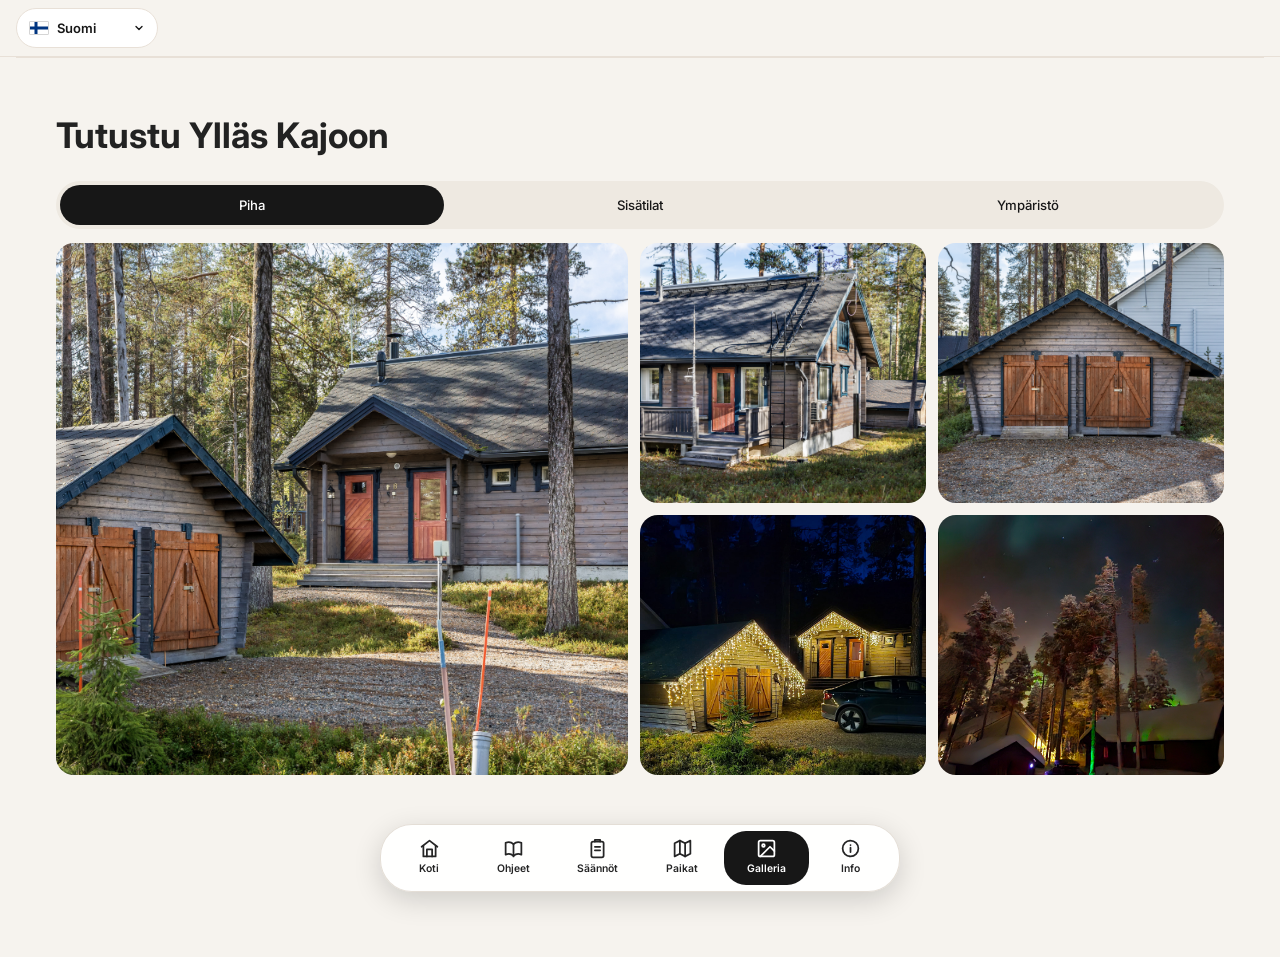
==== galleria.html @ f4a7539b "Initial commit" ====
<!DOCTYPE html>
<html lang="fi">
<head>
<meta charset="UTF-8">
<meta name="viewport" content="width=device-width, initial-scale=1.0">
<meta name="theme-color" content="#f6f3ee">
<title>Galleria | Ylläs Kajo</title>
<link rel="preconnect" href="https://fonts.googleapis.com">
<link rel="preconnect" href="https://fonts.gstatic.com" crossorigin>
<link href="https://fonts.googleapis.com/css2?family=Inter:wght@300;400;500;600;700;800&display=swap" rel="stylesheet">
<style>
:root {
    --bg: #f6f3ee;
    --forest: #31453a;
    --wood: #9a7552;
    --light: #fff;
    --text: #27323a;
    --page-gutter: clamp(16px, 5vw, 40px);
}

* {
    box-sizing: border-box;
}

html {
    scroll-behavior: smooth;
    scroll-padding-bottom: 96px;
}

body {
    min-height: 100vh;
    margin: 0;
    overflow-x: hidden;
    background: var(--bg);
    color: var(--text);
    font-family: Inter, sans-serif;
    line-height: 1.6;
}

main {
    width: min(100%, 1248px);
    min-height: 100vh;
    margin: 0 auto;
    padding: clamp(32px, 6vw, 56px) var(--page-gutter) 120px;
    border-top: 1px solid #e8e0d7;
}

.title {
    margin: 0 0 25px;
    color: #222;
    font-size: clamp(1.7rem, 5vw, 2.2rem);
    line-height: 1.2;
}

.gallery-navigation {
    display: flex;
    width: 100%;
    max-width: 100%;
    gap: 4px;
    margin: 0 0 14px;
    padding: 4px;
    border-radius: 28px;
    background: #eee9e1;
    scrollbar-width: none;
}

.gallery-navigation::-webkit-scrollbar {
    display: none;
}

.gallery-navigation button {
    min-height: 40px;
    flex: 1 1 0;
    padding: 8px 14px;
    border: 0;
    border-radius: 24px;
    background: transparent;
    color: #171717;
    font: inherit;
    font-size: .82rem;
    font-weight: 500;
    cursor: pointer;
}

.gallery-navigation button[aria-pressed="true"] {
    background: #171717;
    color: var(--light);
}

.gallery-navigation button:focus-visible {
    outline: 3px solid var(--wood);
    outline-offset: 2px;
}

.gallery {
    display: grid;
    grid-template-columns: 2fr 1fr 1fr;
    grid-template-rows: repeat(2, minmax(180px, 260px));
    gap: 12px;
}

.gallery[hidden] {
    display: none;
}

.gallery-empty {
    margin: 0;
    padding: 24px 20px;
    border: 1px solid #e6ddd3;
    border-radius: 18px;
    background: var(--light);
    color: #666;
    font-size: .9rem;
}

.gallery img {
    display: block;
    width: 100%;
    height: 100%;
    min-height: 0;
    border-radius: 18px;
    cursor: zoom-in;
    object-fit: cover;
}

.gallery .big {
    grid-row: 1 / 3;
}

.gallery img:focus-visible,
.lightbox button:focus-visible,
nav a:focus-visible {
    outline: 3px solid var(--wood);
    outline-offset: 3px;
}

.lightbox {
    position: fixed;
    z-index: 5000;
    inset: 0;
    display: none;
    align-items: center;
    justify-content: center;
    padding: 56px 16px 24px;
    background: rgba(0, 0, 0, .94);
}

.lightbox[aria-hidden="false"] {
    display: flex;
}

.lightbox-stage {
    position: relative;
    width: 100%;
    height: 100%;
    overflow: hidden;
    touch-action: pan-y;
}

.lightbox img {
    position: absolute;
    inset: 0;
    display: block;
    width: 100%;
    height: 100%;
    max-width: 100%;
    max-height: 100%;
    object-fit: contain;
    user-select: none;
    -webkit-user-drag: none;
}

.lightbox img:not(#lightboxImg) {
    visibility: hidden;
}

.lightbox-stage.is-sliding img {
    transition: transform 240ms ease;
}

.lightbox button {
    position: absolute;
    top: max(12px, env(safe-area-inset-top));
    right: max(12px, env(safe-area-inset-right));
    display: grid;
    width: 48px;
    height: 48px;
    place-items: center;
    border: 0;
    border-radius: 50%;
    background: var(--light);
    color: var(--text);
    font-size: 1.8rem;
    cursor: pointer;
}

.lightbox .lightbox-previous,
.lightbox .lightbox-next {
    top: 50%;
    right: auto;
    z-index: 1;
    width: 48px;
    height: 48px;
    transform: translateY(-50%);
    background: rgba(255, 255, 255, .94);
    box-shadow: 0 2px 12px rgba(0, 0, 0, .25);
}

.lightbox .lightbox-previous {
    left: max(12px, env(safe-area-inset-left));
}

.lightbox .lightbox-next {
    right: max(12px, env(safe-area-inset-right));
}

.lightbox .lightbox-previous svg,
.lightbox .lightbox-next svg {
    width: 24px;
    height: 24px;
    fill: none;
    stroke: currentColor;
    stroke-linecap: round;
    stroke-linejoin: round;
    stroke-width: 2;
}

body.lightbox-open {
    overflow: hidden;
}

nav {
    position: fixed;
    z-index: 999;
    right: max(8px, env(safe-area-inset-right));
    bottom: max(8px, env(safe-area-inset-bottom));
    left: max(8px, env(safe-area-inset-left));
    display: grid;
    width: min(calc(100% - 16px), 520px);
    grid-template-columns: repeat(6, minmax(0, 1fr));
    margin: 0 auto;
    padding: 6px;
    border: 1px solid rgba(226, 219, 210, .9);
    border-radius: 32px;
    background: rgba(255, 255, 255, .94);
    box-shadow: 0 8px 28px rgba(0, 0, 0, .16);
    -webkit-backdrop-filter: blur(16px);
    backdrop-filter: blur(16px);
}

nav a {
    display: flex;
    min-width: 0;
    min-height: 54px;
    flex-direction: column;
    align-items: center;
    justify-content: center;
    gap: 2px;
    padding: 4px 2px;
    border-radius: 22px;
    color: #252525;
    font-size: .65rem;
    font-weight: 600;
    text-decoration: none;
}

nav a svg {
    width: 21px;
    height: 21px;
    fill: none;
    stroke: currentColor;
    stroke-linecap: round;
    stroke-linejoin: round;
    stroke-width: 2;
}

nav a[aria-current="page"] {
    background: #171717;
    color: var(--light);
}

@media (max-width: 760px) {
    html {
        scroll-padding-bottom: 88px;
    }

    .gallery {
        grid-template-columns: repeat(2, minmax(0, 1fr));
        grid-template-rows: none;
        gap: 10px;
    }

    .gallery img {
        aspect-ratio: 1 / 1;
    }

    .gallery .big {
        grid-row: auto;
        grid-column: 1 / -1;
        aspect-ratio: 16 / 10;
    }

    .gallery-navigation {
        width: 100%;
    }
}

@media (max-width: 420px) {
    .gallery {
        gap: 8px;
    }

    .gallery img {
        border-radius: 14px;
    }
}

@media (prefers-reduced-motion: reduce) {
    html {
        scroll-behavior: auto;
    }
}
</style>
</head>
<body>
<div id="lightbox" class="lightbox" role="dialog" aria-modal="true" aria-label="Kuvan suurennos" aria-hidden="true">
    <button type="button" id="lightboxClose" aria-label="Sulje suurennettu kuva">&times;</button>
    <button type="button" class="lightbox-previous" id="lightboxPrevious" aria-label="Edellinen kuva">
        <svg viewBox="0 0 24 24" aria-hidden="true"><path d="m15 18-6-6 6-6"></path></svg>
    </button>
    <div class="lightbox-stage" id="lightboxStage">
        <img id="lightboxImg" alt="">
        <img id="lightboxPreviousImg" alt="" aria-hidden="true">
        <img id="lightboxNextImg" alt="" aria-hidden="true">
    </div>
    <button type="button" class="lightbox-next" id="lightboxNext" aria-label="Seuraava kuva">
        <svg viewBox="0 0 24 24" aria-hidden="true"><path d="m9 18 6-6-6-6"></path></svg>
    </button>
</div>

<main>
    <h1 class="title">Tutustu Ylläs Kajoon</h1>
    <div class="gallery-navigation" role="group" aria-label="Kuvagallerian tilat">
        <button type="button" data-gallery-tab="piha" aria-pressed="true">Piha</button>
        <button type="button" data-gallery-tab="sisatilat" aria-pressed="false">Sisätilat</button>
        <button type="button" data-gallery-tab="ymparisto" aria-pressed="false">Ympäristö</button>
    </div>
    <div class="gallery" data-gallery-panel="piha">
        <img class="big" src="assets/Yllas Kajo-1.jpg" alt="Ylläs Kajon lomarakennus ulkoa" tabindex="0" role="button" aria-label="Suurenna kuva: Ylläs Kajon lomarakennus ulkoa" fetchpriority="high">
        <img src="assets/Yllas Kajo-5.jpg" alt="Ylläs Kajon pihapiiri ja varasto" tabindex="0" role="button" aria-label="Suurenna kuva: Ylläs Kajon pihapiiri ja varasto" loading="lazy">
        <img src="assets/Yllas Kajo-2.jpg" alt="Ylläs Kajon pihapiiri ja varasto" tabindex="0" role="button" aria-label="Suurenna kuva: Ylläs Kajon pihapiiri ja varasto" loading="lazy">
        <img src="assets/kajo_valot.jpg" alt="Ylläs Kajon pihapiiri ja varasto" tabindex="0" role="button" aria-label="Suurenna kuva: Ylläs Kajon pihapiiri ja varasto" loading="lazy">
        <img src="assets/revot_3.jpg" alt="Ylläs Kajon pihapiiri ja varasto" tabindex="0" role="button" aria-label="Suurenna kuva: Ylläs Kajon pihapiiri ja varasto" loading="lazy">
    </div>
    <div class="gallery" data-gallery-panel="sisatilat" hidden>
        <img class="big" src="assets/Yllas Kajo-33.jpg" alt="Ylläs Kajon keittiö, ruokailutila ja olohuone" tabindex="0" role="button" aria-label="Suurenna kuva: Ylläs Kajon keittiö, ruokailutila ja olohuone" loading="lazy">
        <img src="assets/Yllas Kajo-35.jpg" alt="Ylläs Kajon olohuone ja portaat parvelle" tabindex="0" role="button" aria-label="Suurenna kuva: Ylläs Kajon olohuone ja portaat parvelle" loading="lazy">
        <img src="assets/Yllas Kajo-28.jpg" alt="Ylläs Kajon ruokapöytä" tabindex="0" role="button" aria-label="Suurenna kuva: Ylläs Kajon ruokapöytä" loading="lazy">
        <img src="assets/Yllas Kajo-30.jpg" alt="Ylläs Kajon ruokapöytä" tabindex="0" role="button" aria-label="Suurenna kuva: Ylläs Kajon ruokapöytä" loading="lazy">
        <img src="assets/Yllas Kajo-32.jpg" alt="Ylläs Kajon ruokapöytä" tabindex="0" role="button" aria-label="Suurenna kuva: Ylläs Kajon ruokapöytä" loading="lazy">
        <img src="assets/Yllas Kajo-6.jpg" alt="Ylläs Kajon makuuhuone" tabindex="0" role="button" aria-label="Suurenna kuva: Ylläs Kajon makuuhuone" loading="lazy">
        <img src="assets/Yllas Kajo-17.jpg" alt="Ylläs Kajon makuuhuone" tabindex="0" role="button" aria-label="Suurenna kuva: Ylläs Kajon makuuhuone" loading="lazy">
        <img src="assets/Yllas Kajo-22.jpg" alt="Ylläs Kajon makuuhuone" tabindex="0" role="button" aria-label="Suurenna kuva: Ylläs Kajon makuuhuone" loading="lazy">
        <img src="assets/Yllas Kajo-21.jpg" alt="Ylläs Kajon makuuhuone" tabindex="0" role="button" aria-label="Suurenna kuva: Ylläs Kajon makuuhuone" loading="lazy">
        <img src="assets/Yllas Kajo-12.jpg" alt="Ylläs Kajon makuuhuone" tabindex="0" role="button" aria-label="Suurenna kuva: Ylläs Kajon makuuhuone" loading="lazy">
        <img src="assets/Yllas Kajo-8.jpg" alt="Ylläs Kajon makuuhuone" tabindex="0" role="button" aria-label="Suurenna kuva: Ylläs Kajon makuuhuone" loading="lazy">
        <img src="assets/Yllas Kajo-16.jpg" alt="Ylläs Kajon makuuhuone" tabindex="0" role="button" aria-label="Suurenna kuva: Ylläs Kajon makuuhuone" loading="lazy">
        <img src="assets/Yllas Kajo-15.jpg" alt="Ylläs Kajon makuuhuone" tabindex="0" role="button" aria-label="Suurenna kuva: Ylläs Kajon makuuhuone" loading="lazy">
    </div>
    <div class="gallery" data-gallery-panel="ymparisto" hidden>
        <img class="big" src="assets/Yllas Kajo-11.jpg" alt="Metsäinen maisema Ylläs Kajon ympäristössä" tabindex="0" role="button" aria-label="Suurenna kuva: metsäinen maisema Ylläs Kajon ympäristössä" loading="lazy">
        <img src="assets/tunturi_1.jpg" alt="Metsäinen maisema Ylläs Kajon ympäristössä" tabindex="0" role="button" aria-label="Suurenna kuva: metsäinen maisema Ylläs Kajon ympäristössä" loading="lazy">
        <img src="assets/tunturi_2.jpg" alt="Metsäinen maisema Ylläs Kajon ympäristössä" tabindex="0" role="button" aria-label="Suurenna kuva: metsäinen maisema Ylläs Kajon ympäristössä" loading="lazy">
        <img src="assets/tunturi_3.jpg" alt="Metsäinen maisema Ylläs Kajon ympäristössä" tabindex="0" role="button" aria-label="Suurenna kuva: metsäinen maisema Ylläs Kajon ympäristössä" loading="lazy">
        <img src="assets/tunturi_4.jpg" alt="Metsäinen maisema Ylläs Kajon ympäristössä" tabindex="0" role="button" aria-label="Suurenna kuva: metsäinen maisema Ylläs Kajon ympäristössä" loading="lazy">
        <img src="assets/tunturi_5.jpg" alt="Metsäinen maisema Ylläs Kajon ympäristössä" tabindex="0" role="button" aria-label="Suurenna kuva: metsäinen maisema Ylläs Kajon ympäristössä" loading="lazy">
        <img src="assets/bike_1.jpg" alt="Metsäinen maisema Ylläs Kajon ympäristössä" tabindex="0" role="button" aria-label="Suurenna kuva: metsäinen maisema Ylläs Kajon ympäristössä" loading="lazy">
        <img src="assets/bikepark.jpg" alt="Metsäinen maisema Ylläs Kajon ympäristössä" tabindex="0" role="button" aria-label="Suurenna kuva: metsäinen maisema Ylläs Kajon ympäristössä" loading="lazy">
        <img src="assets/drone_1.jpg" alt="Metsäinen maisema Ylläs Kajon ympäristössä" tabindex="0" role="button" aria-label="Suurenna kuva: metsäinen maisema Ylläs Kajon ympäristössä" loading="lazy">
        <img src="assets/gondoli_1.jpg" alt="Metsäinen maisema Ylläs Kajon ympäristössä" tabindex="0" role="button" aria-label="Suurenna kuva: metsäinen maisema Ylläs Kajon ympäristössä" loading="lazy">
    </div>
</main>

<nav aria-label="Päänavigaatio">
    <a href="index.html#koti">
        <svg viewBox="0 0 24 24" aria-hidden="true"><path d="m3 10 9-7 9 7"></path><path d="M5 9v12h14V9"></path><path d="M9 21v-8h6v8"></path></svg>
        <span>Koti</span>
    </a>
    <a href="ohjeet.html">
        <svg viewBox="0 0 24 24" aria-hidden="true"><path d="M12 7v14"></path><path d="M3 5.5A8 8 0 0 1 12 7a8 8 0 0 1 9-1.5V19a8 8 0 0 0-9 1.5A8 8 0 0 0 3 19z"></path></svg>
        <span>Ohjeet</span>
    </a>
    <a href="saannot.html">
        <svg viewBox="0 0 24 24" aria-hidden="true"><rect x="5" y="4" width="14" height="18" rx="2"></rect><path d="M9 4V2h6v2"></path><path d="M9 10h6M9 14h6"></path></svg>
        <span>Säännöt</span>
    </a>
    <a href="paikat.html">
        <svg viewBox="0 0 24 24" aria-hidden="true"><path d="m3 6 6-3 6 3 6-3v15l-6 3-6-3-6 3z"></path><path d="M9 3v15M15 6v15"></path></svg>
        <span>Paikat</span>
    </a>
    <a href="galleria.html" aria-current="page">
        <svg viewBox="0 0 24 24" aria-hidden="true"><rect x="3" y="3" width="18" height="18" rx="2"></rect><circle cx="8.5" cy="8.5" r="1.5"></circle><path d="m21 15-5-5L5 21"></path></svg>
        <span>Galleria</span>
    </a>
    <a href="info.html">
        <svg viewBox="0 0 24 24" aria-hidden="true"><circle cx="12" cy="12" r="9"></circle><path d="M12 11v5M12 8h.01"></path></svg>
        <span>Info</span>
    </a>
</nav>

<script>
const lightbox = document.getElementById('lightbox');
const lightboxStage = document.getElementById('lightboxStage');
const lightboxImage = document.getElementById('lightboxImg');
const previousImage = document.getElementById('lightboxPreviousImg');
const nextImage = document.getElementById('lightboxNextImg');
const closeButton = document.getElementById('lightboxClose');
const previousButton = document.getElementById('lightboxPrevious');
const nextButton = document.getElementById('lightboxNext');
let previouslyFocusedImage;
let currentImages = [];
let currentImageIndex = -1;
let swipeStart;
let isSliding = false;
let slideTimeout;

const galleryTabs = [...document.querySelectorAll('[data-gallery-tab]')];
const galleryPanels = [...document.querySelectorAll('[data-gallery-panel]')];

galleryTabs.forEach(tab => {
    tab.addEventListener('click', () => {
        const category = tab.dataset.galleryTab;
        galleryTabs.forEach(item => {
            item.setAttribute('aria-pressed', String(item === tab));
        });
        galleryPanels.forEach(panel => {
            panel.hidden = panel.dataset.galleryPanel !== category;
        });
    });
});

function closeLightbox() {
    lightbox.setAttribute('aria-hidden', 'true');
    document.body.classList.remove('lightbox-open');
    window.clearTimeout(slideTimeout);
    isSliding = false;
    lightboxStage.classList.remove('is-sliding');
    resetImagePositions();
    currentImages = [];
    currentImageIndex = -1;
    swipeStart = null;
    if (previouslyFocusedImage) previouslyFocusedImage.focus();
}

function openLightbox(image) {
    previouslyFocusedImage = image;
    currentImages = [...image.closest('.gallery').querySelectorAll('img')];
    currentImageIndex = currentImages.indexOf(image);
    lightboxImage.src = image.src;
    lightboxImage.alt = image.alt;
    updateAdjacentImages();
    resetImagePositions();
    lightbox.setAttribute('aria-hidden', 'false');
    document.body.classList.add('lightbox-open');
    closeButton.focus();
}

function updateAdjacentImages() {
    const previousIndex = (currentImageIndex - 1 + currentImages.length) % currentImages.length;
    const nextIndex = (currentImageIndex + 1) % currentImages.length;
    const previous = currentImages[previousIndex];
    const next = currentImages[nextIndex];
    previousImage.src = previous.src;
    nextImage.src = next.src;
}

function resetImagePositions() {
    lightboxStage.classList.remove('is-sliding');
    [lightboxImage, previousImage, nextImage].forEach(image => {
        image.style.transform = '';
    });
    previousImage.style.visibility = 'hidden';
    nextImage.style.visibility = 'hidden';
}

function returnImageToRest() {
    lightboxStage.classList.add('is-sliding');
    [lightboxImage, previousImage, nextImage].forEach(image => {
        image.style.transform = '';
    });
    window.clearTimeout(slideTimeout);
    slideTimeout = window.setTimeout(() => {
        previousImage.style.visibility = 'hidden';
        nextImage.style.visibility = 'hidden';
        lightboxStage.classList.remove('is-sliding');
    }, 260);
}

function showAdjacentImage(direction, dragDistance = 0) {
    if (currentImages.length < 2 || isSliding) return;

    const width = lightboxStage.getBoundingClientRect().width;
    if (!width) return;

    isSliding = true;
    const outgoingOffset = -direction * width;
    const incomingImage = direction > 0 ? nextImage : previousImage;
    const incomingOffset = direction * width;

    if (dragDistance) {
        lightboxImage.style.transform = `translate3d(${dragDistance}px, 0, 0)`;
        incomingImage.style.visibility = 'visible';
        incomingImage.style.transform = `translate3d(${incomingOffset + dragDistance}px, 0, 0)`;
    } else {
        resetImagePositions();
        incomingImage.style.visibility = 'visible';
        incomingImage.style.transform = `translate3d(${incomingOffset}px, 0, 0)`;
        lightboxStage.offsetWidth;
    }

    lightboxStage.classList.add('is-sliding');
    lightboxImage.style.transform = `translate3d(${outgoingOffset}px, 0, 0)`;
    incomingImage.style.transform = 'translate3d(0, 0, 0)';

    window.clearTimeout(slideTimeout);
    slideTimeout = window.setTimeout(() => {
        currentImageIndex = (currentImageIndex + direction + currentImages.length) % currentImages.length;
        const image = currentImages[currentImageIndex];
        lightboxImage.src = image.src;
        lightboxImage.alt = image.alt;
        updateAdjacentImages();
        resetImagePositions();
        isSliding = false;
    }, 260);
}

document.querySelectorAll('.gallery img').forEach(image => {
    image.addEventListener('click', () => openLightbox(image));
    image.addEventListener('keydown', event => {
        if (event.key === 'Enter' || event.key === ' ') {
            event.preventDefault();
            openLightbox(image);
        }
    });
});

lightboxStage.addEventListener('pointerdown', event => {
    if (!event.isPrimary || !['touch', 'pen'].includes(event.pointerType)) return;
    if (isSliding) return;
    swipeStart = {
        x: event.clientX,
        y: event.clientY,
        pointerId: event.pointerId,
        direction: 0
    };
});

document.addEventListener('pointerup', event => {
    if (!swipeStart || swipeStart.pointerId !== event.pointerId) return;
    const deltaX = event.clientX - swipeStart.x;
    const deltaY = event.clientY - swipeStart.y;
    swipeStart = null;
    if (Math.abs(deltaX) < 48 || Math.abs(deltaX) < Math.abs(deltaY) * 1.25) {
        returnImageToRest();
        return;
    }
    const direction = deltaX < 0 ? 1 : -1;
    showAdjacentImage(direction, deltaX);
});

document.addEventListener('pointercancel', () => {
    swipeStart = null;
    resetImagePositions();
});

lightboxStage.addEventListener('pointermove', event => {
    if (!swipeStart || swipeStart.pointerId !== event.pointerId || isSliding) return;
    const deltaX = event.clientX - swipeStart.x;
    const deltaY = event.clientY - swipeStart.y;
    if (Math.abs(deltaX) < 6 && Math.abs(deltaY) < 6) return;
    if (Math.abs(deltaX) < Math.abs(deltaY)) return;

    const direction = deltaX < 0 ? 1 : -1;
    if (swipeStart.direction !== direction) {
        resetImagePositions();
        swipeStart.direction = direction;
        const adjacentImage = direction > 0 ? nextImage : previousImage;
        adjacentImage.style.visibility = 'visible';
    }

    const incomingImage = direction > 0 ? nextImage : previousImage;
    const width = lightboxStage.getBoundingClientRect().width;
    lightboxImage.style.transform = `translate3d(${deltaX}px, 0, 0)`;
    incomingImage.style.transform = `translate3d(${direction * width + deltaX}px, 0, 0)`;
});

lightboxStage.addEventListener('pointerleave', event => {
    if (event.pointerType === 'mouse' && swipeStart) swipeStart = null;
});

closeButton.addEventListener('click', closeLightbox);
previousButton.addEventListener('click', () => showAdjacentImage(-1));
nextButton.addEventListener('click', () => showAdjacentImage(1));
lightbox.addEventListener('click', event => {
    if (event.target === lightbox) closeLightbox();
});
document.addEventListener('keydown', event => {
    if (lightbox.getAttribute('aria-hidden') !== 'false') return;
    if (event.key === 'ArrowRight') {
        event.preventDefault();
        showAdjacentImage(1);
        return;
    }
    if (event.key === 'ArrowLeft') {
        event.preventDefault();
        showAdjacentImage(-1);
        return;
    }
    if (event.key === 'Escape' && lightbox.getAttribute('aria-hidden') === 'false') {
        closeLightbox();
    }
});
</script>
<script src="assets/site.js"></script>
</body>
</html>
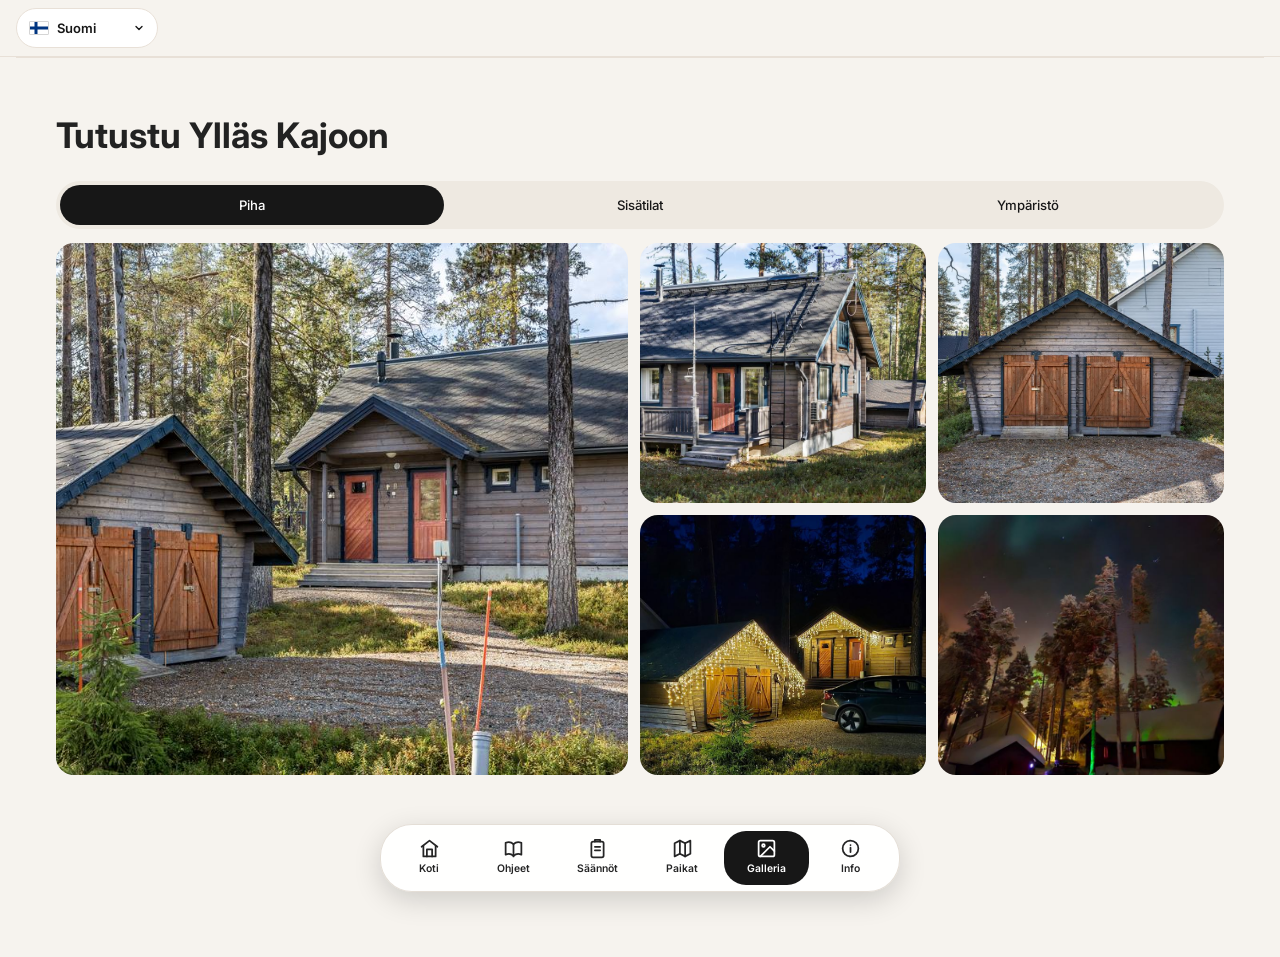
==== commit 793b8c09: "Optimoi kuvat, poista EXIF/GPS ja korjaa etusivun otsikon käännös - Kuvat pienennetty max 2000 px, J" ====
--- a/galleria.html
+++ b/galleria.html
@@ -346,38 +346,38 @@
         <button type="button" data-gallery-tab="ymparisto" aria-pressed="false">Ympäristö</button>
     </div>
     <div class="gallery" data-gallery-panel="piha">
-        <img class="big" src="assets/Yllas Kajo-1.jpg" alt="Ylläs Kajon lomarakennus ulkoa" tabindex="0" role="button" aria-label="Suurenna kuva: Ylläs Kajon lomarakennus ulkoa" fetchpriority="high">
-        <img src="assets/Yllas Kajo-5.jpg" alt="Ylläs Kajon pihapiiri ja varasto" tabindex="0" role="button" aria-label="Suurenna kuva: Ylläs Kajon pihapiiri ja varasto" loading="lazy">
-        <img src="assets/Yllas Kajo-2.jpg" alt="Ylläs Kajon pihapiiri ja varasto" tabindex="0" role="button" aria-label="Suurenna kuva: Ylläs Kajon pihapiiri ja varasto" loading="lazy">
-        <img src="assets/kajo_valot.jpg" alt="Ylläs Kajon pihapiiri ja varasto" tabindex="0" role="button" aria-label="Suurenna kuva: Ylläs Kajon pihapiiri ja varasto" loading="lazy">
-        <img src="assets/revot_3.jpg" alt="Ylläs Kajon pihapiiri ja varasto" tabindex="0" role="button" aria-label="Suurenna kuva: Ylläs Kajon pihapiiri ja varasto" loading="lazy">
+        <img class="big" src="assets/thumbs/Yllas Kajo-1.jpg" data-full="assets/Yllas Kajo-1.jpg" alt="Ylläs Kajon lomarakennus ulkoa" tabindex="0" role="button" aria-label="Suurenna kuva: Ylläs Kajon lomarakennus ulkoa" fetchpriority="high">
+        <img src="assets/thumbs/Yllas Kajo-5.jpg" data-full="assets/Yllas Kajo-5.jpg" alt="Ylläs Kajon pihapiiri ja varasto" tabindex="0" role="button" aria-label="Suurenna kuva: Ylläs Kajon pihapiiri ja varasto" loading="lazy">
+        <img src="assets/thumbs/Yllas Kajo-2.jpg" data-full="assets/Yllas Kajo-2.jpg" alt="Ylläs Kajon pihapiiri ja varasto" tabindex="0" role="button" aria-label="Suurenna kuva: Ylläs Kajon pihapiiri ja varasto" loading="lazy">
+        <img src="assets/thumbs/kajo_valot.jpg" data-full="assets/kajo_valot.jpg" alt="Ylläs Kajon pihapiiri ja varasto" tabindex="0" role="button" aria-label="Suurenna kuva: Ylläs Kajon pihapiiri ja varasto" loading="lazy">
+        <img src="assets/thumbs/revot_3.jpg" data-full="assets/revot_3.jpg" alt="Ylläs Kajon pihapiiri ja varasto" tabindex="0" role="button" aria-label="Suurenna kuva: Ylläs Kajon pihapiiri ja varasto" loading="lazy">
     </div>
     <div class="gallery" data-gallery-panel="sisatilat" hidden>
-        <img class="big" src="assets/Yllas Kajo-33.jpg" alt="Ylläs Kajon keittiö, ruokailutila ja olohuone" tabindex="0" role="button" aria-label="Suurenna kuva: Ylläs Kajon keittiö, ruokailutila ja olohuone" loading="lazy">
-        <img src="assets/Yllas Kajo-35.jpg" alt="Ylläs Kajon olohuone ja portaat parvelle" tabindex="0" role="button" aria-label="Suurenna kuva: Ylläs Kajon olohuone ja portaat parvelle" loading="lazy">
-        <img src="assets/Yllas Kajo-28.jpg" alt="Ylläs Kajon ruokapöytä" tabindex="0" role="button" aria-label="Suurenna kuva: Ylläs Kajon ruokapöytä" loading="lazy">
-        <img src="assets/Yllas Kajo-30.jpg" alt="Ylläs Kajon ruokapöytä" tabindex="0" role="button" aria-label="Suurenna kuva: Ylläs Kajon ruokapöytä" loading="lazy">
-        <img src="assets/Yllas Kajo-32.jpg" alt="Ylläs Kajon ruokapöytä" tabindex="0" role="button" aria-label="Suurenna kuva: Ylläs Kajon ruokapöytä" loading="lazy">
-        <img src="assets/Yllas Kajo-6.jpg" alt="Ylläs Kajon makuuhuone" tabindex="0" role="button" aria-label="Suurenna kuva: Ylläs Kajon makuuhuone" loading="lazy">
-        <img src="assets/Yllas Kajo-17.jpg" alt="Ylläs Kajon makuuhuone" tabindex="0" role="button" aria-label="Suurenna kuva: Ylläs Kajon makuuhuone" loading="lazy">
-        <img src="assets/Yllas Kajo-22.jpg" alt="Ylläs Kajon makuuhuone" tabindex="0" role="button" aria-label="Suurenna kuva: Ylläs Kajon makuuhuone" loading="lazy">
-        <img src="assets/Yllas Kajo-21.jpg" alt="Ylläs Kajon makuuhuone" tabindex="0" role="button" aria-label="Suurenna kuva: Ylläs Kajon makuuhuone" loading="lazy">
-        <img src="assets/Yllas Kajo-12.jpg" alt="Ylläs Kajon makuuhuone" tabindex="0" role="button" aria-label="Suurenna kuva: Ylläs Kajon makuuhuone" loading="lazy">
-        <img src="assets/Yllas Kajo-8.jpg" alt="Ylläs Kajon makuuhuone" tabindex="0" role="button" aria-label="Suurenna kuva: Ylläs Kajon makuuhuone" loading="lazy">
-        <img src="assets/Yllas Kajo-16.jpg" alt="Ylläs Kajon makuuhuone" tabindex="0" role="button" aria-label="Suurenna kuva: Ylläs Kajon makuuhuone" loading="lazy">
-        <img src="assets/Yllas Kajo-15.jpg" alt="Ylläs Kajon makuuhuone" tabindex="0" role="button" aria-label="Suurenna kuva: Ylläs Kajon makuuhuone" loading="lazy">
+        <img class="big" src="assets/thumbs/Yllas Kajo-33.jpg" data-full="assets/Yllas Kajo-33.jpg" alt="Ylläs Kajon keittiö, ruokailutila ja olohuone" tabindex="0" role="button" aria-label="Suurenna kuva: Ylläs Kajon keittiö, ruokailutila ja olohuone" loading="lazy">
+        <img src="assets/thumbs/Yllas Kajo-35.jpg" data-full="assets/Yllas Kajo-35.jpg" alt="Ylläs Kajon olohuone ja portaat parvelle" tabindex="0" role="button" aria-label="Suurenna kuva: Ylläs Kajon olohuone ja portaat parvelle" loading="lazy">
+        <img src="assets/thumbs/Yllas Kajo-28.jpg" data-full="assets/Yllas Kajo-28.jpg" alt="Ylläs Kajon ruokapöytä" tabindex="0" role="button" aria-label="Suurenna kuva: Ylläs Kajon ruokapöytä" loading="lazy">
+        <img src="assets/thumbs/Yllas Kajo-30.jpg" data-full="assets/Yllas Kajo-30.jpg" alt="Ylläs Kajon ruokapöytä" tabindex="0" role="button" aria-label="Suurenna kuva: Ylläs Kajon ruokapöytä" loading="lazy">
+        <img src="assets/thumbs/Yllas Kajo-32.jpg" data-full="assets/Yllas Kajo-32.jpg" alt="Ylläs Kajon ruokapöytä" tabindex="0" role="button" aria-label="Suurenna kuva: Ylläs Kajon ruokapöytä" loading="lazy">
+        <img src="assets/thumbs/Yllas Kajo-6.jpg" data-full="assets/Yllas Kajo-6.jpg" alt="Ylläs Kajon makuuhuone" tabindex="0" role="button" aria-label="Suurenna kuva: Ylläs Kajon makuuhuone" loading="lazy">
+        <img src="assets/thumbs/Yllas Kajo-17.jpg" data-full="assets/Yllas Kajo-17.jpg" alt="Ylläs Kajon makuuhuone" tabindex="0" role="button" aria-label="Suurenna kuva: Ylläs Kajon makuuhuone" loading="lazy">
+        <img src="assets/thumbs/Yllas Kajo-22.jpg" data-full="assets/Yllas Kajo-22.jpg" alt="Ylläs Kajon makuuhuone" tabindex="0" role="button" aria-label="Suurenna kuva: Ylläs Kajon makuuhuone" loading="lazy">
+        <img src="assets/thumbs/Yllas Kajo-21.jpg" data-full="assets/Yllas Kajo-21.jpg" alt="Ylläs Kajon makuuhuone" tabindex="0" role="button" aria-label="Suurenna kuva: Ylläs Kajon makuuhuone" loading="lazy">
+        <img src="assets/thumbs/Yllas Kajo-12.jpg" data-full="assets/Yllas Kajo-12.jpg" alt="Ylläs Kajon makuuhuone" tabindex="0" role="button" aria-label="Suurenna kuva: Ylläs Kajon makuuhuone" loading="lazy">
+        <img src="assets/thumbs/Yllas Kajo-8.jpg" data-full="assets/Yllas Kajo-8.jpg" alt="Ylläs Kajon makuuhuone" tabindex="0" role="button" aria-label="Suurenna kuva: Ylläs Kajon makuuhuone" loading="lazy">
+        <img src="assets/thumbs/Yllas Kajo-16.jpg" data-full="assets/Yllas Kajo-16.jpg" alt="Ylläs Kajon makuuhuone" tabindex="0" role="button" aria-label="Suurenna kuva: Ylläs Kajon makuuhuone" loading="lazy">
+        <img src="assets/thumbs/Yllas Kajo-15.jpg" data-full="assets/Yllas Kajo-15.jpg" alt="Ylläs Kajon makuuhuone" tabindex="0" role="button" aria-label="Suurenna kuva: Ylläs Kajon makuuhuone" loading="lazy">
     </div>
     <div class="gallery" data-gallery-panel="ymparisto" hidden>
-        <img class="big" src="assets/Yllas Kajo-11.jpg" alt="Metsäinen maisema Ylläs Kajon ympäristössä" tabindex="0" role="button" aria-label="Suurenna kuva: metsäinen maisema Ylläs Kajon ympäristössä" loading="lazy">
-        <img src="assets/tunturi_1.jpg" alt="Metsäinen maisema Ylläs Kajon ympäristössä" tabindex="0" role="button" aria-label="Suurenna kuva: metsäinen maisema Ylläs Kajon ympäristössä" loading="lazy">
-        <img src="assets/tunturi_2.jpg" alt="Metsäinen maisema Ylläs Kajon ympäristössä" tabindex="0" role="button" aria-label="Suurenna kuva: metsäinen maisema Ylläs Kajon ympäristössä" loading="lazy">
-        <img src="assets/tunturi_3.jpg" alt="Metsäinen maisema Ylläs Kajon ympäristössä" tabindex="0" role="button" aria-label="Suurenna kuva: metsäinen maisema Ylläs Kajon ympäristössä" loading="lazy">
-        <img src="assets/tunturi_4.jpg" alt="Metsäinen maisema Ylläs Kajon ympäristössä" tabindex="0" role="button" aria-label="Suurenna kuva: metsäinen maisema Ylläs Kajon ympäristössä" loading="lazy">
-        <img src="assets/tunturi_5.jpg" alt="Metsäinen maisema Ylläs Kajon ympäristössä" tabindex="0" role="button" aria-label="Suurenna kuva: metsäinen maisema Ylläs Kajon ympäristössä" loading="lazy">
-        <img src="assets/bike_1.jpg" alt="Metsäinen maisema Ylläs Kajon ympäristössä" tabindex="0" role="button" aria-label="Suurenna kuva: metsäinen maisema Ylläs Kajon ympäristössä" loading="lazy">
-        <img src="assets/bikepark.jpg" alt="Metsäinen maisema Ylläs Kajon ympäristössä" tabindex="0" role="button" aria-label="Suurenna kuva: metsäinen maisema Ylläs Kajon ympäristössä" loading="lazy">
-        <img src="assets/drone_1.jpg" alt="Metsäinen maisema Ylläs Kajon ympäristössä" tabindex="0" role="button" aria-label="Suurenna kuva: metsäinen maisema Ylläs Kajon ympäristössä" loading="lazy">
-        <img src="assets/gondoli_1.jpg" alt="Metsäinen maisema Ylläs Kajon ympäristössä" tabindex="0" role="button" aria-label="Suurenna kuva: metsäinen maisema Ylläs Kajon ympäristössä" loading="lazy">
+        <img class="big" src="assets/thumbs/Yllas Kajo-11.jpg" data-full="assets/Yllas Kajo-11.jpg" alt="Metsäinen maisema Ylläs Kajon ympäristössä" tabindex="0" role="button" aria-label="Suurenna kuva: metsäinen maisema Ylläs Kajon ympäristössä" loading="lazy">
+        <img src="assets/thumbs/tunturi_1.jpg" data-full="assets/tunturi_1.jpg" alt="Metsäinen maisema Ylläs Kajon ympäristössä" tabindex="0" role="button" aria-label="Suurenna kuva: metsäinen maisema Ylläs Kajon ympäristössä" loading="lazy">
+        <img src="assets/thumbs/tunturi_2.jpg" data-full="assets/tunturi_2.jpg" alt="Metsäinen maisema Ylläs Kajon ympäristössä" tabindex="0" role="button" aria-label="Suurenna kuva: metsäinen maisema Ylläs Kajon ympäristössä" loading="lazy">
+        <img src="assets/thumbs/tunturi_3.jpg" data-full="assets/tunturi_3.jpg" alt="Metsäinen maisema Ylläs Kajon ympäristössä" tabindex="0" role="button" aria-label="Suurenna kuva: metsäinen maisema Ylläs Kajon ympäristössä" loading="lazy">
+        <img src="assets/thumbs/tunturi_4.jpg" data-full="assets/tunturi_4.jpg" alt="Metsäinen maisema Ylläs Kajon ympäristössä" tabindex="0" role="button" aria-label="Suurenna kuva: metsäinen maisema Ylläs Kajon ympäristössä" loading="lazy">
+        <img src="assets/thumbs/tunturi_5.jpg" data-full="assets/tunturi_5.jpg" alt="Metsäinen maisema Ylläs Kajon ympäristössä" tabindex="0" role="button" aria-label="Suurenna kuva: metsäinen maisema Ylläs Kajon ympäristössä" loading="lazy">
+        <img src="assets/thumbs/bike_1.jpg" data-full="assets/bike_1.jpg" alt="Metsäinen maisema Ylläs Kajon ympäristössä" tabindex="0" role="button" aria-label="Suurenna kuva: metsäinen maisema Ylläs Kajon ympäristössä" loading="lazy">
+        <img src="assets/thumbs/bikepark.jpg" data-full="assets/bikepark.jpg" alt="Metsäinen maisema Ylläs Kajon ympäristössä" tabindex="0" role="button" aria-label="Suurenna kuva: metsäinen maisema Ylläs Kajon ympäristössä" loading="lazy">
+        <img src="assets/thumbs/drone_1.jpg" data-full="assets/drone_1.jpg" alt="Metsäinen maisema Ylläs Kajon ympäristössä" tabindex="0" role="button" aria-label="Suurenna kuva: metsäinen maisema Ylläs Kajon ympäristössä" loading="lazy">
+        <img src="assets/thumbs/gondoli_1.jpg" data-full="assets/gondoli_1.jpg" alt="Metsäinen maisema Ylläs Kajon ympäristössä" tabindex="0" role="button" aria-label="Suurenna kuva: metsäinen maisema Ylläs Kajon ympäristössä" loading="lazy">
     </div>
 </main>
 
@@ -456,7 +456,7 @@
     previouslyFocusedImage = image;
     currentImages = [...image.closest('.gallery').querySelectorAll('img')];
     currentImageIndex = currentImages.indexOf(image);
-    lightboxImage.src = image.src;
+    lightboxImage.src = image.dataset.full || image.src;
     lightboxImage.alt = image.alt;
     updateAdjacentImages();
     resetImagePositions();
@@ -470,8 +470,8 @@
     const nextIndex = (currentImageIndex + 1) % currentImages.length;
     const previous = currentImages[previousIndex];
     const next = currentImages[nextIndex];
-    previousImage.src = previous.src;
-    nextImage.src = next.src;
+    previousImage.src = previous.dataset.full || previous.src;
+    nextImage.src = next.dataset.full || next.src;
 }
 
 function resetImagePositions() {
@@ -526,7 +526,7 @@
     slideTimeout = window.setTimeout(() => {
         currentImageIndex = (currentImageIndex + direction + currentImages.length) % currentImages.length;
         const image = currentImages[currentImageIndex];
-        lightboxImage.src = image.src;
+        lightboxImage.src = image.dataset.full || image.src;
         lightboxImage.alt = image.alt;
         updateAdjacentImages();
         resetImagePositions();
